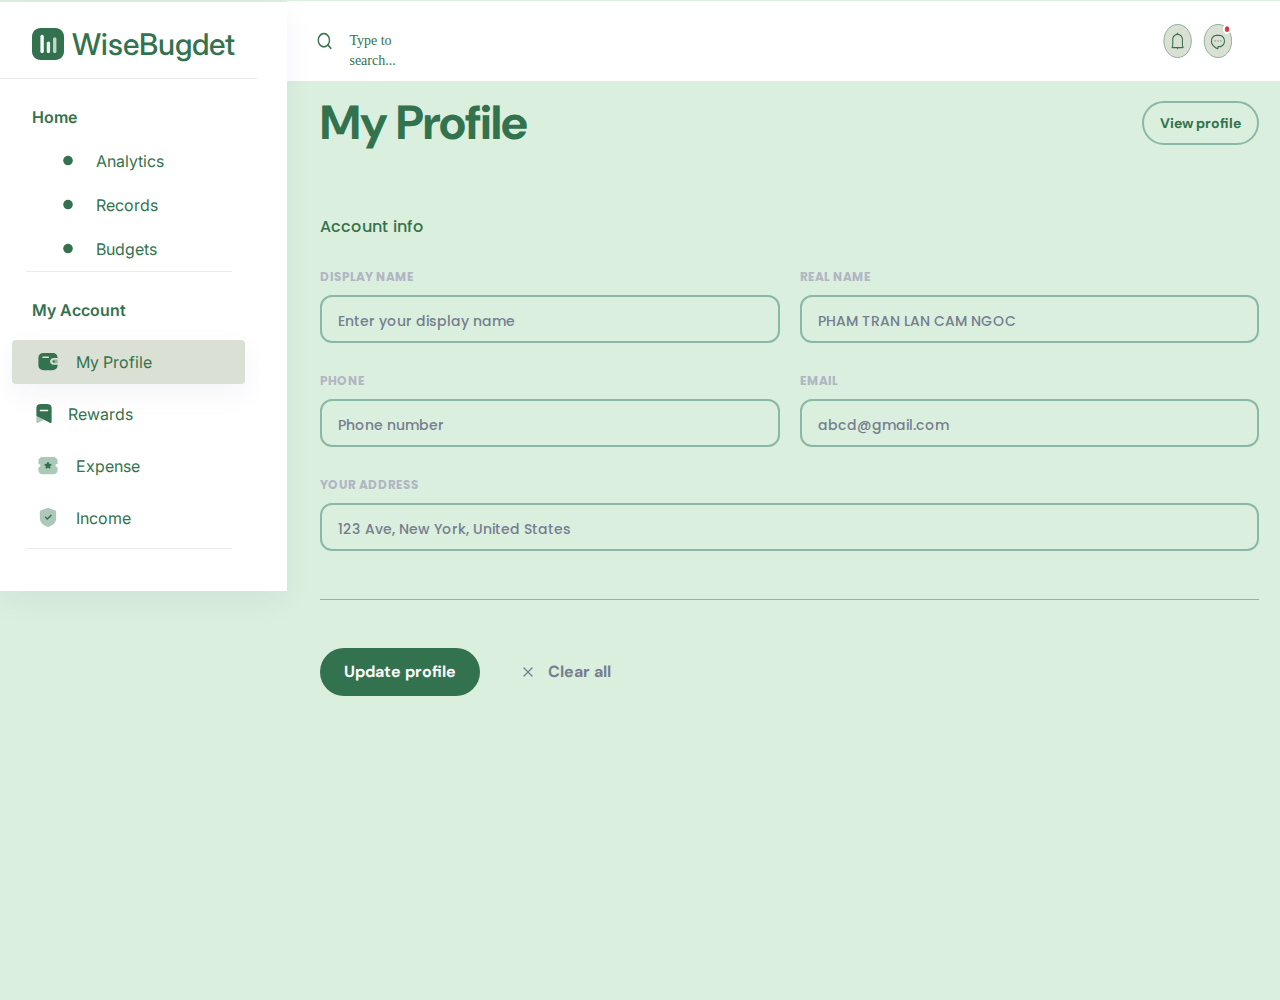
==== my-profile.html @ 21caaf1b "first commit" ====
<!DOCTYPE html>
<html>
  <head>
    <meta charset="utf-8" />
    <meta name="viewport" content="initial-scale=1, width=device-width" />

    <link rel="stylesheet" href="./global (2).css" />
    <link rel="stylesheet" href="./my-profile.css" />
    <link
      rel="stylesheet"
      href="https://fonts.googleapis.com/css2?family=Satoshi:wght@500&display=swap"
    />
    <link
      rel="stylesheet"
      href="https://fonts.googleapis.com/css2?family=Inter:wght@300;400;500;600;700;900&display=swap"
    />
    <link
      rel="stylesheet"
      href="https://fonts.googleapis.com/css2?family=Poppins:wght@400;500;600;700&display=swap"
    />
    <link
      rel="stylesheet"
      href="https://fonts.googleapis.com/css2?family=DM Sans:wght@700&display=swap"
    />
    <link
      rel="stylesheet"
      href="https://fonts.googleapis.com/css2?family=Farro:wght@700&display=swap"
    />
    <link
      rel="stylesheet"
      href="https://fonts.googleapis.com/css2?family=Rubik:wght@500&display=swap"
    />
    <link
      rel="stylesheet"
      href="https://fonts.googleapis.com/css2?family=Lato:wght@400;800&display=swap"
    />
    <link
      rel="stylesheet"
      href="https://fonts.googleapis.com/css2?family=Lexend:wght@300;400&display=swap"
    />
  </head>
  <body>
    <div class="my-profile">
      <div class="topbar">
        <div class="topbar-inner">
          <div class="group-child"></div>
        </div>
        <div class="group-parent">
          <div class="search-2-parent">
            <img class="search-2-icon" alt="" src="./public/search-2.svg" />

            <div class="type-to-search">Type to search...</div>
          </div>
          <div class="group-container">
            <div class="group-div">
              <img
                class="group-item"
                alt=""
                src="./public/group-1000003666.svg"
              />

              <div class="thomas-anree-parent">
                <div class="thomas-anree">Thomas Anree</div>
                <div class="ux-designer">Ux Designer</div>
              </div>
            </div>
            <img
              class="group-inner"
              alt=""
              src="./public/group-1000004095.svg"
            />
          </div>
          <div class="toggle">
            <img class="icon" alt="" src="./public/icon.svg" />
          </div>
        </div>
      </div>
      <div class="sidebar">
        <div class="logo" id="logoContainer1">
          <div class="logo1">
            <img class="shape-icon" alt="" src="./public/shape.svg" />

            <div class="square">WiseBugdet</div>
          </div>
          <div class="separator"></div>
        </div>
        <div class="section1">
          <div class="menu-title">
            <div class="home">
              <div class="home1">Home</div>
            </div>
          </div>
          <div class="list-heading" id="listHeadingContainer">
            <div class="home">
              <div class="messages1">
                <img
                  class="iconlybulk3-user"
                  alt=""
                  src="./public/iconlybulk3-user.svg"
                />

                <div class="menu">Analytics</div>
              </div>
              <div class="notification">
                <div class="number-wrapper">
                  <div class="number">3</div>
                </div>
              </div>
            </div>
          </div>
          <div class="list-heading" id="listHeadingContainer1">
            <div class="home">
              <div class="messages1">
                <img
                  class="iconlybulk3-user"
                  alt=""
                  src="./public/iconlybulk3-user.svg"
                />

                <div class="menu">Records</div>
              </div>
              <div class="notification">
                <div class="number-wrapper">
                  <div class="number">3</div>
                </div>
              </div>
            </div>
          </div>
          <div class="main" id="mainContainer">
            <div class="list-heading2">
              <div class="home">
                <div class="messages1">
                  <img
                    class="iconlybulk3-user"
                    alt=""
                    src="./public/iconlybulk3-user.svg"
                  />

                  <div class="menu">Budgets</div>
                </div>
                <div class="notification">
                  <div class="number-wrapper">
                    <div class="number">3</div>
                  </div>
                </div>
              </div>
            </div>
            <div class="main-child"></div>
          </div>
        </div>
        <div class="help">
          <div class="help">
            <div class="help1">
              <div class="help2">
                <div class="help3">
                  <img
                    class="iconlybulk3-user"
                    alt=""
                    src="./public/info-square.svg"
                  />
                </div>
                <div class="home1">My Account</div>
              </div>
            </div>
            <div class="list-heading3">
              <div class="messages6">
                <div class="messages1">
                  <img
                    class="iconlybulk3-user"
                    alt=""
                    src="./public/iconlybulkwallet.svg"
                  />

                  <div class="menu">My Profile</div>
                </div>
                <div class="notification">
                  <div class="number-wrapper">
                    <div class="number">3</div>
                  </div>
                </div>
              </div>
            </div>
            <div class="help">
              <div class="menu-list" id="menuListContainer">
                <div class="list-heading4">
                  <div class="home">
                    <div class="messages1">
                      <img
                        class="bookmark-icon"
                        alt=""
                        src="./public/bookmark.svg"
                      />

                      <div class="menu">Rewards</div>
                    </div>
                  </div>
                </div>
              </div>
              <div class="mywallet" id="myWalletContainer">
                <div class="messages10">
                  <div class="messages1">
                    <img
                      class="iconlybulk3-user"
                      alt=""
                      src="./public/iconlybulkticket-star.svg"
                    />

                    <div class="menu">Expense</div>
                  </div>
                  <div class="notification">
                    <div class="number-wrapper">
                      <div class="number">3</div>
                    </div>
                  </div>
                </div>
              </div>
            </div>
          </div>
          <div class="mywallet" id="scheduleContainer">
            <div class="messages12">
              <div class="messages1">
                <img
                  class="iconlybulk3-user"
                  alt=""
                  src="./public/iconlybulkshield-done.svg"
                />

                <div class="menu">Income</div>
              </div>
              <div class="notification">
                <div class="number-wrapper">
                  <div class="number">3</div>
                </div>
              </div>
            </div>
          </div>
          <div class="main-child"></div>
        </div>
      </div>
      <div class="myprofile">
        <div class="myprofile-fram">
          <div class="title">
            <b class="my-profile1">My Profile</b>
            <div class="button">
              <b class="label">View profile</b>
            </div>
          </div>
          <div class="input-text-fields">
            <div class="account-info">
              <div class="account-info1">Account info</div>
              <div class="simple-input-parent">
                <div class="simple-input">
                  <b class="display-name">Display Name</b>
                  <div class="single-input-field">
                    <div class="enter-your-display">
                      Enter your display name
                    </div>
                  </div>
                </div>
                <div class="simple-input">
                  <b class="display-name">real name</b>
                  <div class="single-input-field">
                    <div class="enter-your-display">PHAM TRAN LAN CAM NGOC</div>
                  </div>
                </div>
              </div>
              <div class="simple-input-parent">
                <div class="simple-input">
                  <b class="display-name">Phone</b>
                  <div class="single-input-field">
                    <div class="enter-your-display">Phone number</div>
                  </div>
                </div>
                <div class="simple-input">
                  <b class="display-name">email</b>
                  <div class="single-input-field3">
                    <div class="enter-your-display">abcd@gmail.com</div>
                  </div>
                </div>
              </div>
              <div class="simple-input4">
                <b class="display-name">Your address</b>
                <div class="single-input-field">
                  <div class="enter-your-display">
                    123 Ave, New York, United States
                  </div>
                </div>
              </div>
            </div>
            <div class="divider"></div>
            <div class="buttons">
              <div class="button1">
                <b class="label">Update profile</b>
              </div>
              <div class="button2">
                <img
                  class="iconscloseline"
                  alt=""
                  src="./public/iconscloseline.svg"
                />

                <b class="label">Clear all</b>
              </div>
            </div>
          </div>
        </div>
      </div>
    </div>

    <script>
      var logoContainer1 = document.getElementById("logoContainer1");
      if (logoContainer1) {
        logoContainer1.addEventListener("click", function (e) {
          window.location.href = "./home-page.html";
        });
      }
      
      var listHeadingContainer = document.getElementById("listHeadingContainer");
      if (listHeadingContainer) {
        listHeadingContainer.addEventListener("click", function (e) {
          window.location.href = "./analytics.html";
        });
      }
      
      var listHeadingContainer1 = document.getElementById("listHeadingContainer1");
      if (listHeadingContainer1) {
        listHeadingContainer1.addEventListener("click", function (e) {
          window.location.href = "./record.html";
        });
      }
      
      var mainContainer = document.getElementById("mainContainer");
      if (mainContainer) {
        mainContainer.addEventListener("click", function (e) {
          window.location.href = "./budget.html";
        });
      }
      
      var menuListContainer = document.getElementById("menuListContainer");
      if (menuListContainer) {
        menuListContainer.addEventListener("click", function (e) {
          window.location.href = "./rewards.html";
        });
      }
      
      var myWalletContainer = document.getElementById("myWalletContainer");
      if (myWalletContainer) {
        myWalletContainer.addEventListener("click", function (e) {
          window.location.href = "./expense.html";
        });
      }
      
      var scheduleContainer = document.getElementById("scheduleContainer");
      if (scheduleContainer) {
        scheduleContainer.addEventListener("click", function (e) {
          window.location.href = "./income.html";
        });
      }
      </script>
  </body>
</html>
---- global (2).css ----
body {
  margin: 0;
  line-height: normal;
}

:root {
  /* fonts */
  --headline-2: "DM Sans";
  --body-2-bold: Poppins;
  --h6-16px-regular-inter: Inter;
  --medium: Satoshi;
  --text-small-text: Lato;
  --font-lexend: Lexend;
  --font-rubik: Rubik;
  --font-farro: Farro;

  /* font sizes */
  --body-2-bold-size: 16px;
  --medium-size: 14px;
  --font-size-xs: 12px;
  --headline-2-size: 48px;
  --small-text-13px-poppins-size: 13px;
  --font-size-11xl: 30px;
  --font-size-16xl: 35px;
  --font-size-4xl: 23px;
  --headline-3-size: 40px;
  --h5-19px-poppins-size: 19px;
  --paragraph-lead-size: 18px;
  --headline-4-size: 32px;
  --font-size-2xs: 11px;
  --text-small-text-size: 15px;
  --headings-h2-size: 28px;
  --text-large-text-size: 20px;
  --hero-size: 96px;
  --body-1-size: 24px;
  --font-size-mid: 17px;
  --headline-1-size: 64px;

  /* Colors */
  --color-honeydew: #daefdd;
  --color-slategray-200: #7a828a;
  --color-slategray-100: #777e91;
  --color-slategray-300: #718096;
  --tailgrids-text-color: #637381;
  --color-seagreen-100: #52a073;
  --color-seagreen-200: #52936e;
  --color-seagreen-300: #17904b;
  --color-seagreen: #33724e;
  --color-seagreen-400: #22663f;
  --color-seagreen-500: #1b693c;
  --color-seagreen-600: rgba(23, 144, 75, 0.7);
  --color-light-light: #fcfcfd;
  --color-gray-100: #27272e;
  --color-gray-200: #182136;
  --color-gray-300: #141416;
  --color-gray-400: rgba(0, 0, 0, 0.05);
  --color-teal: rgba(17, 102, 85, 0.4);
  --c4ccf8-primary-light: #c4ccf8;
  --color-lightsteelblue: #b1b5c4;
  --white: #fff;
  --e9ecef-bg-2: #e9ecef;
  --color-tomato: #fc5a5a;
  --color-darkolivegreen-100: #446622;
  --color-darkolivegreen: rgba(68, 102, 34, 0.2);
  --color-black: #000;
  --color-mediumseagreen-100: rgba(26, 160, 83, 0.2);
  --color-lightslategray-100: #92929d;
  --a92a6-text-color-2: #8a92a6;
  --color-gainsboro-100: #d9d9d9;
  --color-lawngreen: rgba(130, 239, 20, 0.2);
  --color-darkslategray-100: #425466;
  --color-darkslategray-200: #3b5266;
  --color-darkslategray-300: #304659;
  --color-darkslategray-400: #353945;
  --d42-text-color-1: #232d42;
  --b2-primary-dark: #0048b3;
  --color-aliceblue-100: #edf2f7;
  --stroke: #e2e8f0;
  --color-dimgray: #555;
  --grey-70: #b3b3b3;

  /* Gaps */
  --gap-base: 16px;
  --gap-xs: 12px;
  --gap-13xl: 32px;
  --gap-xl: 20px;
  --gap-5xs: 8px;
  --gap-sm: 14px;
  --gap-38xl: 57px;
  --gap-3xl: 22px;
  --gap-56xl: 75px;
  --gap-5xl: 24px;
  --gap-120xl: 139px;
  --gap-31xl: 50px;
  --gap-11xl: 30px;
  --gap-3xs: 10px;

  /* Paddings */
  --padding-base: 16px;
  --padding-5xl: 24px;
  --padding-xs: 12px;
  --padding-5xs: 8px;
  --padding-9xs: 4px;
  --padding-13xl: 32px;
  --padding-10xs: 3px;
  --padding-4xs: 9px;
  --padding-mini: 15px;
  --padding-31xl: 50px;
  --padding-3xs: 10px;
  --padding-21xl: 40px;
  --padding-sm: 14px;
  --padding-xl: 20px;
  --padding-141xl: 160px;

  /* Border radiuses */
  --br-71xl: 90px;
  --br-xs: 12px;
  --br-13xl: 32px;
  --br-9xs: 4px;
  --br-5xl: 24px;
  --br-7xs: 6px;
  --br-base: 16px;
  --br-xl: 20px;
  --br-5xs: 8px;
  --br-10xs: 3px;
  --br-4xl: 23px;
  --br-81xl: 100px;
  --br-3xs: 10px;
  --br-11xs: 2px;

  /* Effects */
  --card1: 0px 10px 30px rgba(17, 38, 146, 0.05);
  --cards: 0px 10px 13px rgba(17, 38, 146, 0.05);
  --shadow: 0px 8px 13px -3px rgba(0, 0, 0, 0.07);
}
---- my-profile.css ----
.group-child {
  background-color: var(--white);
  box-shadow: 0 1px 0#e2e8f0;
}
.group-child,
.search-2-icon,
.topbar-inner {
  position: absolute;
  height: 100%;
  width: 100%;
  top: 0;
  right: 0;
  bottom: 0;
  left: 0;
}
.search-2-icon {
  width: 13.94%;
  right: 86.06%;
  max-width: 100%;
  overflow: hidden;
  max-height: 100%;
}
.type-to-search {
  position: absolute;
  top: 0;
  left: 27.8%;
  line-height: 20px;
  font-weight: 500;
}
.group-item,
.search-2-parent {
  position: absolute;
  height: 43.48%;
  width: 10.9%;
  top: 28.26%;
  right: 89.1%;
  bottom: 28.26%;
  left: 0;
}
.group-item {
  height: 100%;
  width: 41.53%;
  top: 0;
  right: 0;
  bottom: 0;
  left: 58.47%;
  max-width: 100%;
  overflow: hidden;
  max-height: 100%;
}
.thomas-anree,
.ux-designer {
  position: absolute;
  top: 0;
  left: 0;
  line-height: 20px;
  font-weight: 500;
}
.ux-designer {
  top: 105%;
  left: 28.24%;
  font-size: var(--font-size-xs);
  line-height: 14px;
  display: none;
}
.thomas-anree-parent {
  position: absolute;
  height: 43.48%;
  width: 50.03%;
  top: 13.04%;
  right: 49.97%;
  bottom: 43.48%;
  left: 0;
}
.group-div,
.group-inner {
  position: absolute;
  height: 100%;
  width: 60.6%;
  top: 0;
  right: 0;
  bottom: 0;
  left: 39.4%;
}
.group-inner {
  height: 73.91%;
  width: 27.47%;
  top: 13.04%;
  right: 72.53%;
  bottom: 13.04%;
  left: 0;
  max-width: 100%;
  overflow: hidden;
  max-height: 100%;
}
.group-container {
  position: absolute;
  height: 100%;
  width: 22.96%;
  top: 0;
  right: 0;
  bottom: 0;
  left: 77.04%;
  text-align: right;
}
.icon,
.toggle {
  overflow: hidden;
}
.icon {
  position: relative;
  border-radius: var(--br-5xl);
  width: 24px;
  height: 24px;
  flex-shrink: 0;
}
.toggle {
  position: absolute;
  top: 8px;
  left: 934.8px;
  border-radius: var(--br-13xl);
  background-color: var(--color-darkolivegreen);
  width: 56px;
  display: none;
  flex-direction: row;
  align-items: center;
  justify-content: flex-start;
  padding: var(--padding-10xs);
  box-sizing: border-box;
}
.group-parent {
  position: absolute;
  height: 57.5%;
  width: 95.29%;
  top: 21.25%;
  right: 2.18%;
  bottom: 21.25%;
  left: 2.53%;
}
.topbar {
  position: absolute;
  top: 1px;
  left: 287px;
  width: 1153px;
  height: 80px;
}
.shape-icon {
  position: relative;
  width: 32px;
  height: 32px;
}
.square {
  position: relative;
  line-height: 130%;
  font-weight: 500;
}
.logo1 {
  width: 257px;
  height: 76px;
  overflow: hidden;
  flex-shrink: 0;
  display: flex;
  flex-direction: row;
  align-items: center;
  justify-content: flex-start;
  padding: var(--padding-5xl) var(--padding-13xl) var(--padding-base);
  box-sizing: border-box;
  gap: var(--gap-5xs);
}
.separator {
  position: relative;
  background-color: var(--e9ecef-bg-2);
  width: 257px;
  height: 1px;
}
.logo {
  display: flex;
  flex-direction: column;
  align-items: flex-start;
  justify-content: flex-start;
  cursor: pointer;
  font-size: var(--font-size-11xl);
}
.home1 {
  position: relative;
  line-height: 175%;
  font-weight: 600;
}
.home,
.menu-title {
  display: flex;
  flex-direction: row;
  align-items: center;
  justify-content: flex-start;
}
.menu-title {
  width: 257px;
  padding: var(--padding-5xs) var(--padding-base) var(--padding-5xs)
    var(--padding-13xl);
  box-sizing: border-box;
}
.iconlybulk3-user {
  position: relative;
  width: 24px;
  height: 24px;
}
.menu {
  position: relative;
  line-height: 175%;
}
.messages1 {
  display: flex;
  flex-direction: row;
  align-items: center;
  justify-content: flex-start;
  gap: var(--gap-base);
}
.number {
  position: absolute;
  top: calc(50% - 10px);
  left: calc(50% - 4px);
}
.number-wrapper {
  position: relative;
  width: 16px;
  height: 16px;
}
.notification {
  border-radius: var(--br-13xl);
  background-color: var(--color-tomato);
  overflow: hidden;
  display: none;
  flex-direction: row;
  align-items: center;
  justify-content: center;
  padding: var(--padding-9xs);
  font-size: var(--small-text-13px-poppins-size);
  color: var(--white);
  font-family: var(--body-2-bold);
}
.list-heading {
  cursor: pointer;
}
.list-heading,
.list-heading2 {
  border-radius: var(--br-9xs);
  width: 194px;
  display: flex;
  flex-direction: column;
  align-items: flex-start;
  justify-content: flex-start;
  padding: var(--padding-5xs) var(--padding-5xl);
  box-sizing: border-box;
}
.main-child {
  position: relative;
  background-color: var(--e9ecef-bg-2);
  border-top: 1px solid var(--e9ecef-bg-2);
  box-sizing: border-box;
  width: 206px;
  height: 1px;
}
.main {
  width: 257px;
  display: flex;
  flex-direction: column;
  justify-content: center;
  cursor: pointer;
}
.help3,
.main,
.section1 {
  align-items: center;
}
.section1 {
  display: flex;
  flex-direction: column;
  justify-content: center;
}
.help3 {
  display: none;
  flex-direction: row;
  justify-content: flex-start;
}
.help2 {
  width: 128px;
  gap: var(--gap-base);
}
.help1,
.help2,
.messages6 {
  display: flex;
  flex-direction: row;
  align-items: center;
  justify-content: flex-start;
}
.help1 {
  width: 257px;
  height: 44px;
  padding: var(--padding-5xs) var(--padding-base) var(--padding-5xs)
    var(--padding-13xl);
  box-sizing: border-box;
}
.messages6 {
  gap: var(--gap-3xl);
}
.list-heading3 {
  border-radius: var(--br-9xs);
  background-color: var(--color-darkolivegreen);
  box-shadow: var(--card1);
  width: 233px;
  display: flex;
  flex-direction: column;
  align-items: flex-start;
  justify-content: center;
  padding: var(--padding-5xs) var(--padding-5xl);
  box-sizing: border-box;
}
.bookmark-icon {
  position: relative;
  width: 16px;
  height: 20px;
}
.list-heading4 {
  border-radius: var(--br-9xs);
  width: 233px;
  display: flex;
  flex-direction: column;
  align-items: flex-start;
  justify-content: center;
  padding: var(--padding-5xs) var(--padding-5xl);
  box-sizing: border-box;
}
.menu-list,
.messages10 {
  display: flex;
  align-items: center;
}
.menu-list {
  flex-direction: column;
  justify-content: center;
  cursor: pointer;
}
.messages10 {
  flex-direction: row;
  justify-content: flex-start;
  gap: var(--gap-38xl);
}
.mywallet {
  border-radius: 0 var(--br-13xl) var(--br-13xl) 0;
  width: 233px;
  display: flex;
  flex-direction: column;
  align-items: flex-start;
  justify-content: center;
  padding: var(--padding-5xs) var(--padding-5xl);
  box-sizing: border-box;
  cursor: pointer;
}
.help,
.messages12,
.sidebar {
  display: flex;
  flex-direction: row;
  align-items: center;
  justify-content: flex-start;
  gap: var(--gap-sm);
}
.help,
.sidebar {
  flex-direction: column;
  justify-content: center;
  gap: var(--gap-5xs);
}
.sidebar {
  position: absolute;
  top: 2px;
  left: 0;
  background-color: var(--white);
  box-shadow: var(--card1);
  width: 287px;
  height: 589px;
  overflow: hidden;
  align-items: flex-start;
  justify-content: flex-start;
  gap: var(--gap-base);
  font-size: var(--body-2-bold-size);
  font-family: var(--h6-16px-regular-inter);
}
.my-profile1 {
  position: relative;
  letter-spacing: -0.02em;
  line-height: 56px;
}
.label {
  position: relative;
  line-height: 16px;
}
.button,
.title {
  display: flex;
  flex-direction: row;
  align-items: center;
}
.button {
  border-radius: var(--br-71xl);
  border: 2px solid var(--color-teal);
  justify-content: center;
  padding: var(--padding-xs) var(--padding-base);
  font-size: var(--medium-size);
}
.title {
  align-self: stretch;
  justify-content: space-between;
}
.account-info1 {
  align-self: stretch;
  position: relative;
  font-size: var(--body-2-bold-size);
  line-height: 24px;
  font-weight: 500;
  color: var(--color-seagreen);
}
.display-name {
  position: relative;
  line-height: 12px;
  text-transform: uppercase;
}
.enter-your-display {
  flex: 1;
  position: relative;
  line-height: 24px;
  font-weight: 500;
}
.simple-input,
.single-input-field {
  flex: 1;
  display: flex;
  align-items: flex-start;
  justify-content: flex-start;
}
.single-input-field {
  align-self: stretch;
  border-radius: var(--br-xs);
  border: 2px solid var(--color-teal);
  overflow: hidden;
  flex-direction: row;
  padding: var(--padding-xs) var(--padding-base);
  font-size: var(--medium-size);
  color: var(--color-slategray-100);
}
.simple-input {
  height: 72px;
  flex-direction: column;
  gap: var(--gap-xs);
}
.simple-input-parent {
  flex-direction: row;
  gap: var(--gap-xl);
}
.account-info,
.simple-input-parent,
.simple-input4,
.single-input-field3 {
  align-self: stretch;
  display: flex;
  align-items: flex-start;
  justify-content: flex-start;
}
.single-input-field3 {
  flex: 1;
  border-radius: var(--br-xs);
  border: 2px solid var(--color-teal);
  overflow: hidden;
  flex-direction: row;
  padding: var(--padding-xs) var(--padding-base);
  font-size: var(--medium-size);
  color: #777e90;
}
.account-info,
.simple-input4 {
  height: 72px;
  flex-direction: column;
  gap: var(--gap-xs);
}
.account-info {
  height: 336px;
  gap: var(--gap-13xl);
}
.divider {
  align-self: stretch;
  position: relative;
  background-color: var(--color-teal);
  height: 1px;
  overflow: hidden;
  flex-shrink: 0;
}
.button1 {
  border-radius: var(--br-71xl);
  background-color: var(--color-seagreen);
  display: flex;
  flex-direction: row;
  align-items: center;
  justify-content: center;
  padding: var(--padding-base) var(--padding-5xl);
}
.iconscloseline {
  position: relative;
  width: 16px;
  height: 16px;
  overflow: hidden;
  flex-shrink: 0;
}
.button2,
.buttons {
  display: flex;
  flex-direction: row;
  align-items: center;
}
.button2 {
  border-radius: var(--br-71xl);
  justify-content: center;
  padding: var(--padding-base) var(--padding-5xl);
  gap: var(--gap-xs);
  text-align: left;
  color: var(--color-slategray-100);
}
.buttons {
  align-self: stretch;
  justify-content: flex-start;
  gap: var(--gap-base);
  text-align: center;
  font-size: var(--body-2-bold-size);
  color: var(--color-light-light);
  font-family: var(--headline-2);
}
.input-text-fields,
.myprofile,
.myprofile-fram {
  display: flex;
  flex-direction: column;
  align-items: flex-start;
  justify-content: flex-start;
}
.input-text-fields {
  align-self: stretch;
  gap: 48px;
  text-align: left;
  font-size: var(--font-size-xs);
  color: var(--color-lightsteelblue);
  font-family: var(--body-2-bold);
}
.myprofile,
.myprofile-fram {
  width: 939px;
}
.myprofile-fram {
  flex: 1;
  gap: 64px;
}
.myprofile {
  position: absolute;
  top: 95px;
  left: 320px;
  height: 970px;
  text-align: center;
  font-size: var(--headline-2-size);
  font-family: var(--headline-2);
}
.my-profile {
  position: relative;
  background-color: var(--color-honeydew);
  width: 100%;
  height: 1000px;
  overflow: hidden;
  text-align: left;
  font-size: var(--medium-size);
  color: var(--color-seagreen);
  font-family: var(--medium);
}
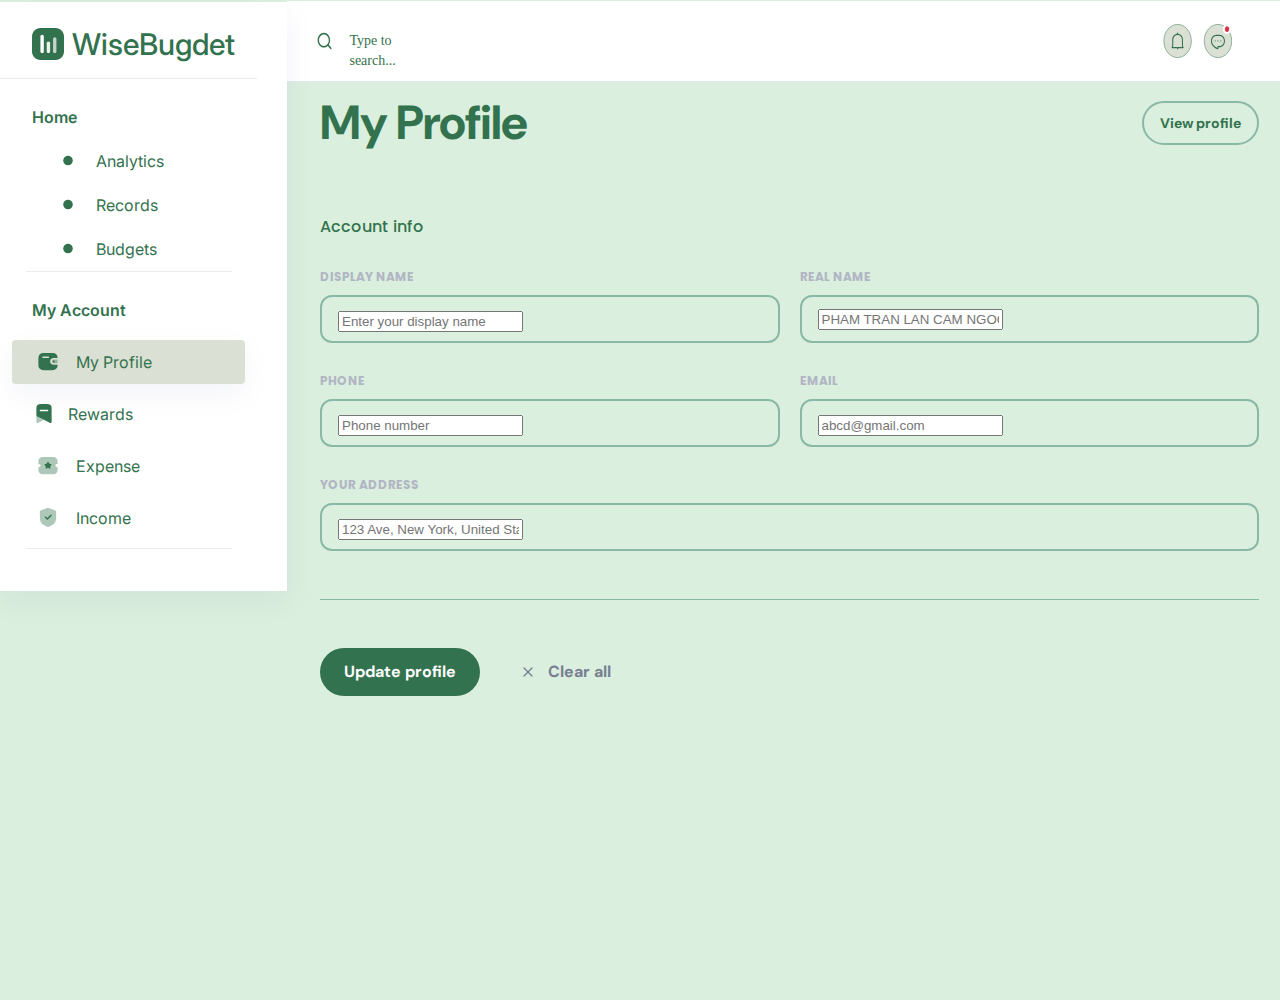
==== commit 630f24b3: "first commit" ====
--- a/my-profile.html
+++ b/my-profile.html
@@ -253,14 +253,14 @@
                   <b class="display-name">Display Name</b>
                   <div class="single-input-field">
                     <div class="enter-your-display">
-                      Enter your display name
+                      <input type="text" id="displayNameInput" placeholder="Enter your display name" />
                     </div>
                   </div>
                 </div>
                 <div class="simple-input">
                   <b class="display-name">real name</b>
                   <div class="single-input-field">
-                    <div class="enter-your-display">PHAM TRAN LAN CAM NGOC</div>
+                    <input type="text" id="realNameInput" placeholder="PHAM TRAN LAN CAM NGOC" />
                   </div>
                 </div>
               </div>
@@ -268,13 +268,13 @@
                 <div class="simple-input">
                   <b class="display-name">Phone</b>
                   <div class="single-input-field">
-                    <div class="enter-your-display">Phone number</div>
+                    <div class="enter-your-display"><input type="text" id="phoneInput" placeholder="Phone number" /></div>
                   </div>
                 </div>
                 <div class="simple-input">
                   <b class="display-name">email</b>
                   <div class="single-input-field3">
-                    <div class="enter-your-display">abcd@gmail.com</div>
+                    <div class="enter-your-display"><input type="email" id="emailInput" placeholder="abcd@gmail.com" /></div>
                   </div>
                 </div>
               </div>
@@ -282,7 +282,7 @@
                 <b class="display-name">Your address</b>
                 <div class="single-input-field">
                   <div class="enter-your-display">
-                    123 Ave, New York, United States
+                    <input type="text" id="addressInput" placeholder="123 Ave, New York, United States" />
                   </div>
                 </div>
               </div>
